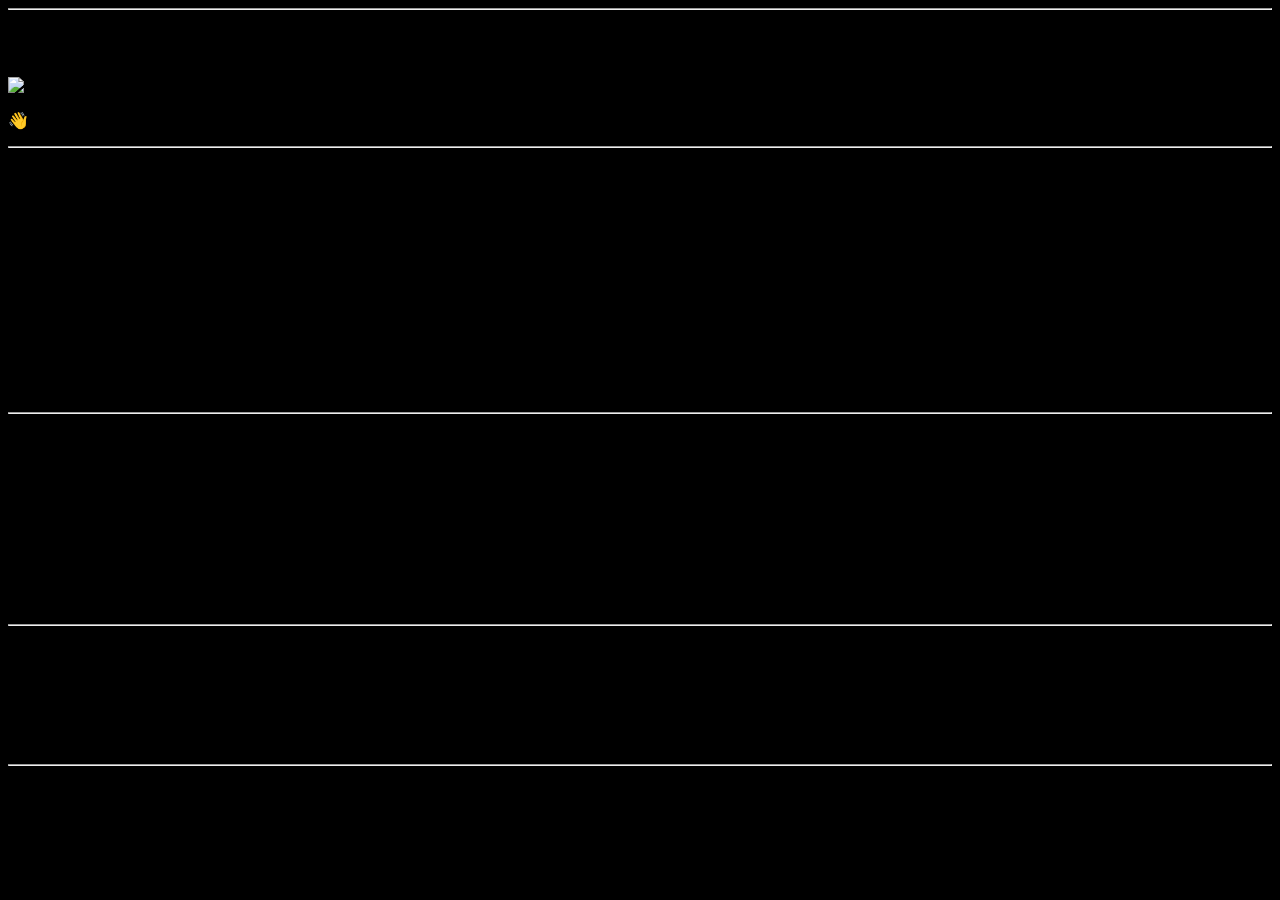
==== index.html @ 2885f5a0 "Add Some features I added to jonluca1's website to here" ====
<!DOCTYPE HTML>

<!--This is copied off from my other private website that I have-->

<html>
<head>


	<title>Dans Webby Site</title>
    <meta name="viewport" content="width=device-width, initial-scale=1.0">
    <meta charset="utf-8">

    <meta name="description" content="This is my peronal GitHub website. There is nothing much yet, but more will come soon (still under development)">

    <style>
        body {
            background: #000000;
        }
    </style>


    <link rel="shortcut icon" href="/src/images/favicon.ico">
    <link rel="icon" href="/src/images/favicon.ico">
    <link rel="stylesheet" href="/src/main.css">

    <link rel="preconnect" href="https://fonts.googleapis.com">
    <link rel="preconnect" href="https://fonts.gstatic.com" crossorigin>
    <link href="https://fonts.googleapis.com/css2?family=Rubik:wght@400;500;700&display=swap" rel="stylesheet">
    <link href="https://fonts.googleapis.com/css2?family=Quicksand:wght@400;500;700&display=swap" rel="stylesheet">
    <link href="https://fonts.googleapis.com/css2?family=Poppins:wght@300;500;700&display=swap" rel="stylesheet">
    <link href="https://fonts.googleapis.com/css2?family=Dancing+Script:wght@400;500;600;700&display=swap" rel="stylesheet">
    <link rel="stylesheet" href="https://unicons.iconscout.com/release/v4.0.8/css/line.css">

	
	<script>
        function getScript(url) {
            var s = document.createElement("script");
            s.type = "text/javascript";
            s.src = url;
            document.head.appendChild(s)
        }
    </script>

    <script src="/src/main.js"></script>
    <script src="/src/javascript/jquery-3.7.1-min.js"></script>

    <script>
    	//$(document).ready(function(){
        //    $('#main__body').load("/html/base.html");
        //});

		function load__contents () {
           getScript('/src/main-end.js');
		};
    </script>
	
</head>


<body id="main__body">
	<div id="main">
		<!--START HHEADER -->
		<div class="desktop" id="header__desktop">
			<!-- Show loading animation until the header is loaded by javascript -->
			<div class="loader">
				<span class="loader__element"></span>
				<span class="loader__element"></span>
				<span class="loader__element"></span>
			</div>
		</div>

		<div class="mobile_device_900px" id="header__mobile">               
			<!-- Show loading animation until the header is loaded by javascript -->
			<div class="loader">
				<span class="loader__element"></span>
				<span class="loader__element"></span>
				<span class="loader__element"></span>
			</div>
		</div>

		<hr />

		<!-- END HEADER -->
		
		<!-- START MAIN PAGE-->

		<div id="page__main">	
			<section>
				<div class="center__text">
					<h2>Dan The Wizard's Official website</h2>
					<img class="center__img img-50 img-mobile-big-to-center" src="/src/images/STEAM/STEAM.png" alt="STEAM Logo" />
				</div>
				<p class="center__text">&#128075; Hello welcome to <strong>my website</strong>, my name is Daniel Palmik<p>
			</section>

			<hr/>

			<section>
				<p>Some facts about me:<p></p>
				<ul>
					<li>I strive to keep my friends, family, and coworkers safe in the digital and real world.</li>
					<li>I am interested in, enjoy working and figuring out how technology works (and possibly reverse engineer it), creating scripts to make my life (and my family/friends/coworkers) easier, and being together with my friends working on a problem.</li>
					<li>I am currently learning the Google Cybersecurity program, web development (with HTML, PHP, CSS, SQL, etc.), and simple scripting languages such as Python, Powershell, Batch, Bach, and javascript (without any help of plugins like WordPress)</li>
					<li>Cybersecurity is one of my main interests as the digital world is becoming a dangerous place, with hackers trying to steal data for money, or users creating their own ai for evil means. Soon the internet is going to be a large battleground with weapons growing on both sides. I want to be on the side that helps the people, including the elderly, who can not protect themselves and are more prone to human error to fall right into the bad actor's hands.</li>
					<li-next>I am eager to work with my team to pinpoint and locate problems, create and test our patches, and keep everyone's data safe as if we are defending the castle.</li-next>
					<li>What you should definitely know about me is that I love to learn and expand my skills in all directions.</li>
					<li-next>If I don't know something and it needs to be done, I will take some time to research it and come up with a conclusion/solution.</li-next>
				</ul>
			</section>
				
			<hr/>
				
			<section>
				<p>So far, I have completed projects with my friends such as:</p>
				<ul>
					<li>Assembling an actual plane</li>
					<li-next>And it is now painted an becoming a flight simulator soon</li-next>
					<li>Converting an old Maserati into driving simulator</li>
					<li-next>We also had it painted nice and blue</li-next>
					<li>Converting a Box Truck (and old FedEx truck) into a retro gaming station</li>
					<li>3D printing bunch of cool stuff on requests</li>
					<li>Helping other anybody members with the technology</li>
					<li-next>Such as repairing devices or objects</li-next>
				</ul>
			</section>
			
			<hr/>
			
			<section>
				<!--<h2 class="themed">What were are currently working on:</h2>-->
				<p>What I am currently working on with some of my friends:</p>
				<ul>
					<li>Making a hydrogen powered car (An actual driving car)</li>
					<li>Having a electric car charged by solar panels power to power the entire retro station and driving simulators</li>
					<li>Creating a underwater robo simulation in Unity&#174;</li>
					<li>And helping out anybody with their technology problems</li>
				</ul>
			</section>
			
		</div>
		
		<!-- END MAIN PAGE -->

		<script>
			load__contents();
		</script>	
		
		<hr />

		<!-- START FOOTER -->
		
		<div id="my__footer">
			<!-- Show loading animation until the header is loaded by javascript -->
			<div class="loader">
				<span class="loader__element"></span>
				<span class="loader__element"></span>
				<span class="loader__element"></span>
			</div>
		</div>

		<!-- END FOOTER -->
	</div>
</body>


</html>
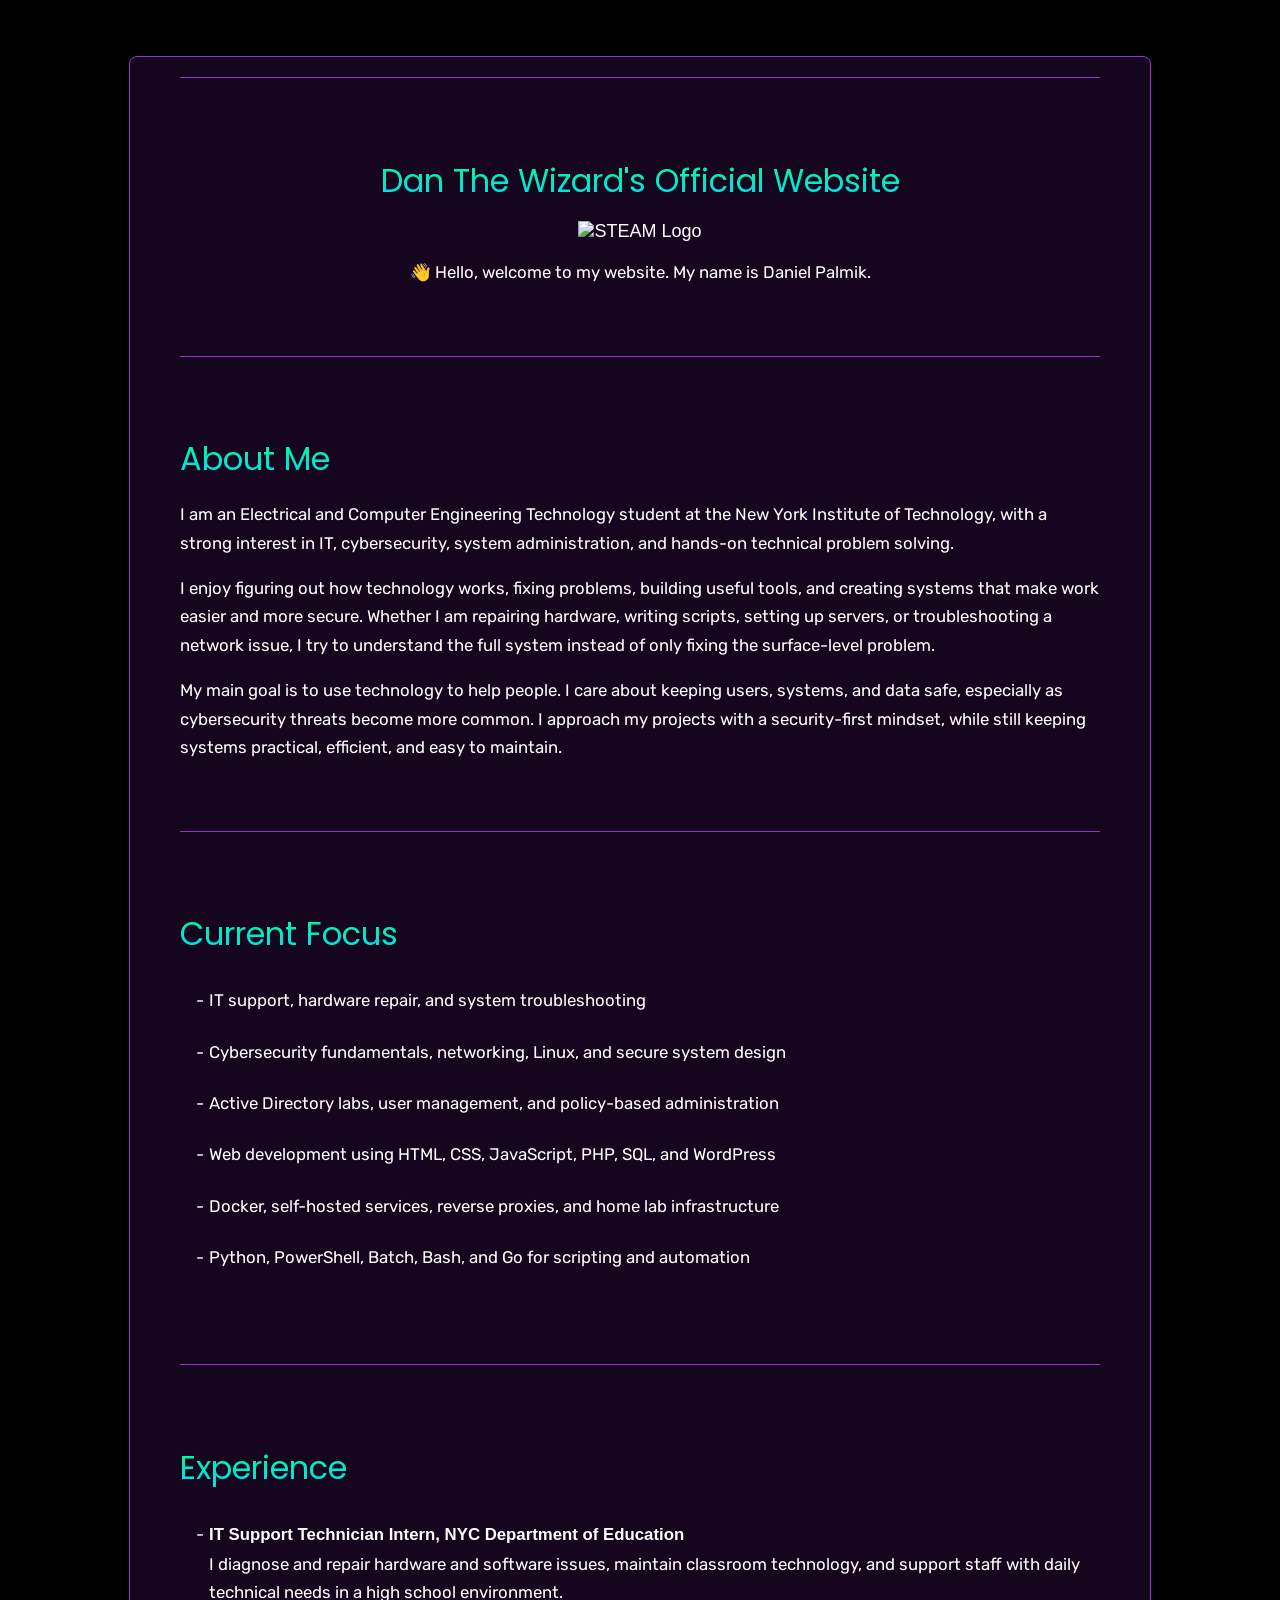
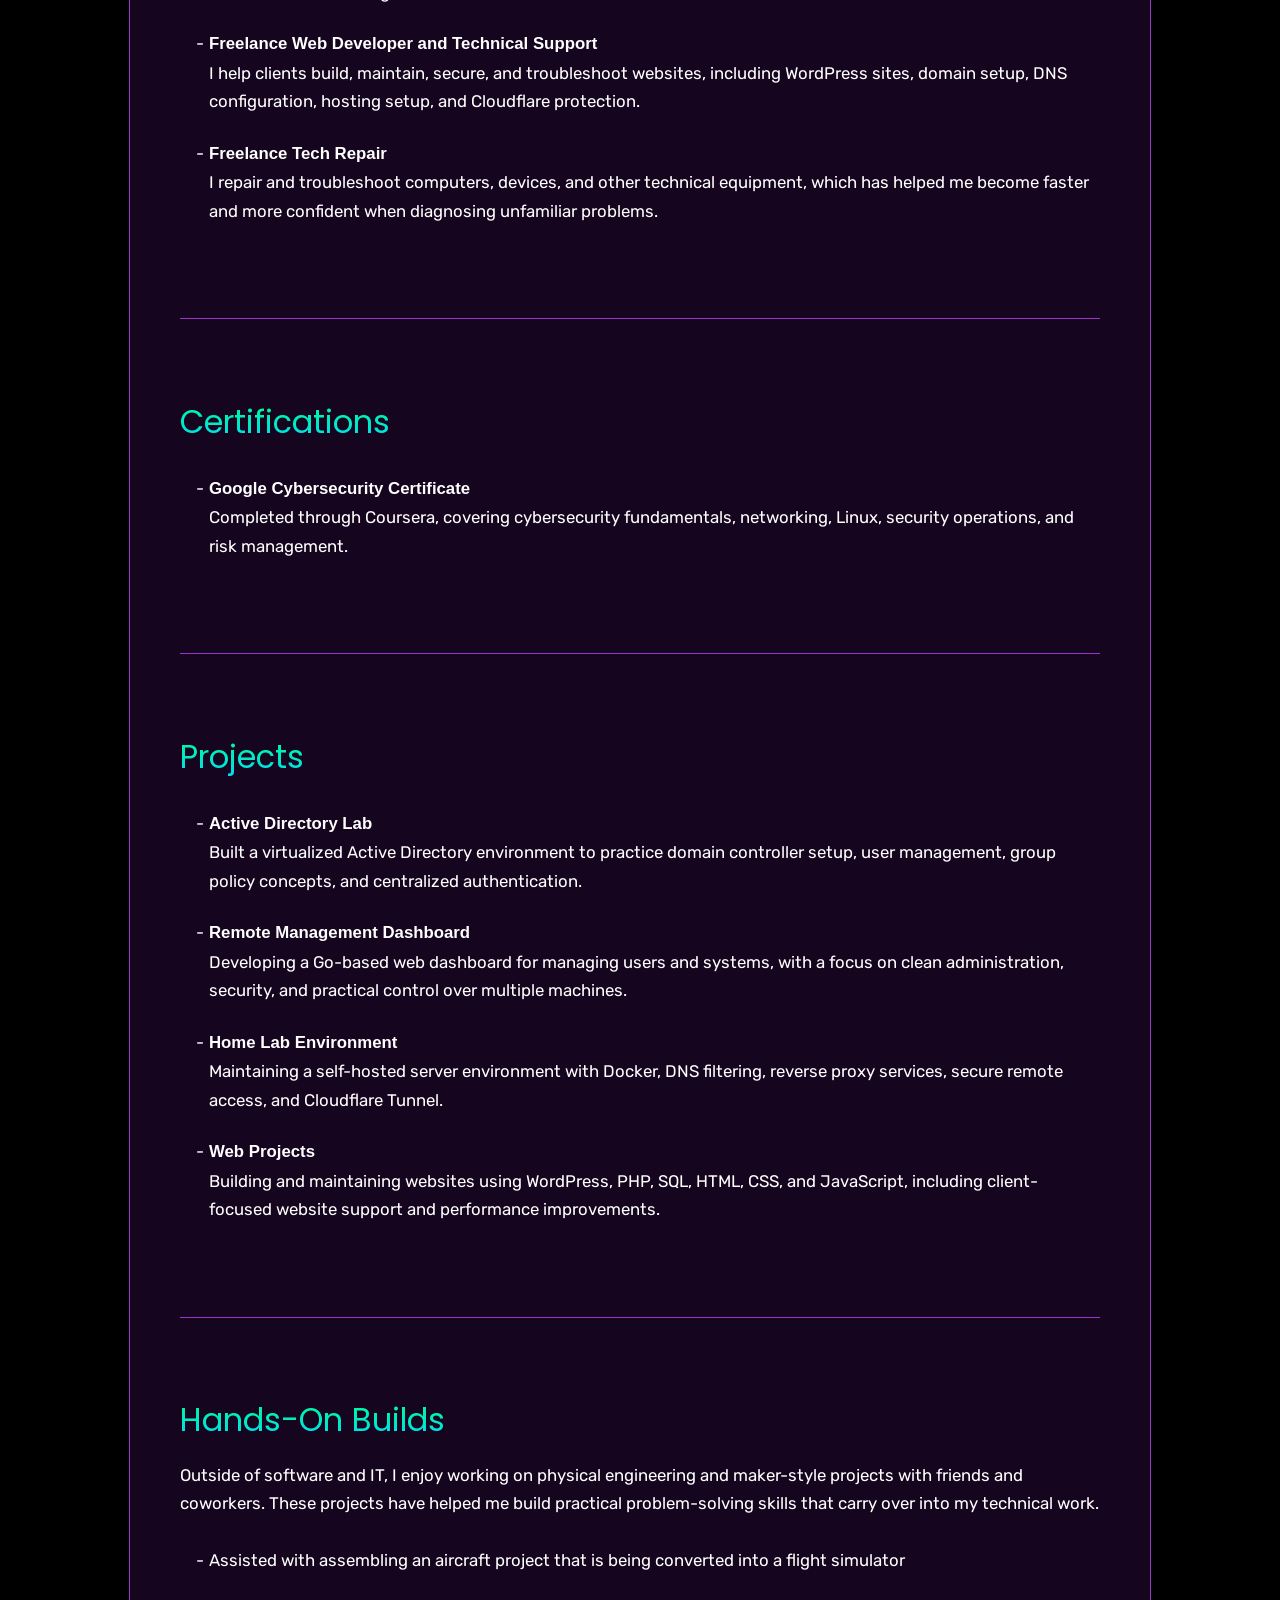
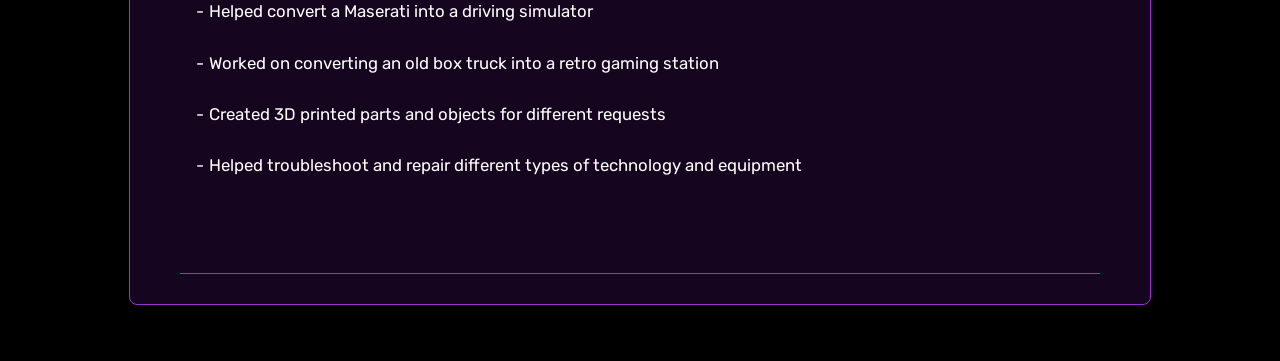
==== commit 749580ad: "update info" ====
--- a/index.html
+++ b/index.html
@@ -85,55 +85,134 @@
 		<!-- START MAIN PAGE-->
 
 		<div id="page__main">	
-			<section>
+			<section class="hero-section">
 				<div class="center__text">
-					<h2>Dan The Wizard's Official website</h2>
+					<h2>Dan The Wizard's Official Website</h2>
 					<img class="center__img img-50 img-mobile-big-to-center" src="/src/images/STEAM/STEAM.png" alt="STEAM Logo" />
+					<p>&#128075; Hello, welcome to my website. My name is Daniel Palmik.</p>
 				</div>
-				<p class="center__text">&#128075; Hello welcome to <strong>my website</strong>, my name is Daniel Palmik<p>
-			</section>
-
-			<hr/>
-
-			<section>
-				<p>Some facts about me:<p></p>
-				<ul>
-					<li>I strive to keep my friends, family, and coworkers safe in the digital and real world.</li>
-					<li>I am interested in, enjoy working and figuring out how technology works (and possibly reverse engineer it), creating scripts to make my life (and my family/friends/coworkers) easier, and being together with my friends working on a problem.</li>
-					<li>I am currently learning the Google Cybersecurity program, web development (with HTML, PHP, CSS, SQL, etc.), and simple scripting languages such as Python, Powershell, Batch, Bach, and javascript (without any help of plugins like WordPress)</li>
-					<li>Cybersecurity is one of my main interests as the digital world is becoming a dangerous place, with hackers trying to steal data for money, or users creating their own ai for evil means. Soon the internet is going to be a large battleground with weapons growing on both sides. I want to be on the side that helps the people, including the elderly, who can not protect themselves and are more prone to human error to fall right into the bad actor's hands.</li>
-					<li-next>I am eager to work with my team to pinpoint and locate problems, create and test our patches, and keep everyone's data safe as if we are defending the castle.</li-next>
-					<li>What you should definitely know about me is that I love to learn and expand my skills in all directions.</li>
-					<li-next>If I don't know something and it needs to be done, I will take some time to research it and come up with a conclusion/solution.</li-next>
-				</ul>
-			</section>
-				
-			<hr/>
-				
-			<section>
-				<p>So far, I have completed projects with my friends such as:</p>
-				<ul>
-					<li>Assembling an actual plane</li>
-					<li-next>And it is now painted an becoming a flight simulator soon</li-next>
-					<li>Converting an old Maserati into driving simulator</li>
-					<li-next>We also had it painted nice and blue</li-next>
-					<li>Converting a Box Truck (and old FedEx truck) into a retro gaming station</li>
-					<li>3D printing bunch of cool stuff on requests</li>
-					<li>Helping other anybody members with the technology</li>
-					<li-next>Such as repairing devices or objects</li-next>
-				</ul>
-			</section>
-			
-			<hr/>
-			
-			<section>
-				<!--<h2 class="themed">What were are currently working on:</h2>-->
-				<p>What I am currently working on with some of my friends:</p>
-				<ul>
-					<li>Making a hydrogen powered car (An actual driving car)</li>
-					<li>Having a electric car charged by solar panels power to power the entire retro station and driving simulators</li>
-					<li>Creating a underwater robo simulation in Unity&#174;</li>
-					<li>And helping out anybody with their technology problems</li>
+			</section>
+			
+			<hr />
+			
+			<section>
+				<h2>About Me</h2>
+			
+				<p>
+					I am an Electrical and Computer Engineering Technology student at the New York Institute of Technology, with a strong interest in IT, cybersecurity, system administration, and hands-on technical problem solving.
+				</p>
+			
+				<p>
+					I enjoy figuring out how technology works, fixing problems, building useful tools, and creating systems that make work easier and more secure. Whether I am repairing hardware, writing scripts, setting up servers, or troubleshooting a network issue, I try to understand the full system instead of only fixing the surface-level problem.
+				</p>
+			
+				<p>
+					My main goal is to use technology to help people. I care about keeping users, systems, and data safe, especially as cybersecurity threats become more common. I approach my projects with a security-first mindset, while still keeping systems practical, efficient, and easy to maintain.
+				</p>
+			</section>
+			
+			<hr />
+			
+			<section>
+				<h2>Current Focus</h2>
+			
+				<ul>
+					<li>IT support, hardware repair, and system troubleshooting</li>
+					<li>Cybersecurity fundamentals, networking, Linux, and secure system design</li>
+					<li>Active Directory labs, user management, and policy-based administration</li>
+					<li>Web development using HTML, CSS, JavaScript, PHP, SQL, and WordPress</li>
+					<li>Docker, self-hosted services, reverse proxies, and home lab infrastructure</li>
+					<li>Python, PowerShell, Batch, Bash, and Go for scripting and automation</li>
+				</ul>
+			</section>
+			
+			<hr />
+			
+			<section>
+				<h2>Experience</h2>
+			
+				<ul>
+					<li>
+						<strong>IT Support Technician Intern, NYC Department of Education</strong>
+						<br />
+						I diagnose and repair hardware and software issues, maintain classroom technology, and support staff with daily technical needs in a high school environment.
+					</li>
+			
+					<li>
+						<strong>Freelance Web Developer and Technical Support</strong>
+						<br />
+						I help clients build, maintain, secure, and troubleshoot websites, including WordPress sites, domain setup, DNS configuration, hosting setup, and Cloudflare protection.
+					</li>
+			
+					<li>
+						<strong>Freelance Tech Repair</strong>
+						<br />
+						I repair and troubleshoot computers, devices, and other technical equipment, which has helped me become faster and more confident when diagnosing unfamiliar problems.
+					</li>
+				</ul>
+			</section>
+			
+			<hr />
+			
+			<section>
+				<h2>Certifications</h2>
+			
+				<ul>
+					<li>
+						<strong>Google Cybersecurity Certificate</strong>
+						<br />
+						Completed through Coursera, covering cybersecurity fundamentals, networking, Linux, security operations, and risk management.
+					</li>
+				</ul>
+			</section>
+			
+			<hr />
+			
+			<section>
+				<h2>Projects</h2>
+			
+				<ul>
+					<li>
+						<strong>Active Directory Lab</strong>
+						<br />
+						Built a virtualized Active Directory environment to practice domain controller setup, user management, group policy concepts, and centralized authentication.
+					</li>
+			
+					<li>
+						<strong>Remote Management Dashboard</strong>
+						<br />
+						Developing a Go-based web dashboard for managing users and systems, with a focus on clean administration, security, and practical control over multiple machines.
+					</li>
+			
+					<li>
+						<strong>Home Lab Environment</strong>
+						<br />
+						Maintaining a self-hosted server environment with Docker, DNS filtering, reverse proxy services, secure remote access, and Cloudflare Tunnel.
+					</li>
+			
+					<li>
+						<strong>Web Projects</strong>
+						<br />
+						Building and maintaining websites using WordPress, PHP, SQL, HTML, CSS, and JavaScript, including client-focused website support and performance improvements.
+					</li>
+				</ul>
+			</section>
+			
+			<hr />
+			
+			<section>
+				<h2>Hands-On Builds</h2>
+			
+				<p>
+					Outside of software and IT, I enjoy working on physical engineering and maker-style projects with friends and coworkers. These projects have helped me build practical problem-solving skills that carry over into my technical work.
+				</p>
+			
+				<ul>
+					<li>Assisted with assembling an aircraft project that is being converted into a flight simulator</li>
+					<li>Helped convert a Maserati into a driving simulator</li>
+					<li>Worked on converting an old box truck into a retro gaming station</li>
+					<li>Created 3D printed parts and objects for different requests</li>
+					<li>Helped troubleshoot and repair different types of technology and equipment</li>
 				</ul>
 			</section>
 			
--- a/src/main.css
+++ b/src/main.css
@@ -0,0 +1,790 @@
+@import '/src/css/error.css';
+@import '/src/css/loader.css';
+@import '/src/css/body-load-text.css';
+@import '/src/css/alert.css';
+@import '/src/css/dropdown.css';
+@import '/src/css/gradient.css';
+@import '/src/css/scrollbar.css';
+@import '/src/css/collapsible.css';
+@import '/src/css/cookie-notice.css';
+@import '/src/css/form.css';
+@import '/src/css/posts.css';
+@import '/src/css/mobile-navbar.css';
+@import '/src/css/dashboard.css';
+@import '/src/css/slider.css';
+@import '/src/css/contact.css';
+
+
+/* If Browser is Dark Mode */
+@media (prefers-color-scheme: dark) {
+    body {
+        background-color: #2d0b3d;
+        background: #000000 url(/src/images/STREAM-Logo/Logo-black-blur.jpg) no-repeat center center fixed;
+    
+        /* Main Colors */
+        --color-primary: #651d8a;
+        --color-primary-transparent: #651d8a91;
+        --color-primary-light: rgb(173, 56, 231);
+        --color-primary-light-transparent: rgba(173, 56, 231, 0.5);
+        --color-primary-dark: #20082c;
+        --color-primary-dark-transparent: #20082cb1;
+        --color-secondary: #252c6a;
+        
+        /* Error and Success Colors */
+        --color-error: #cc333c;
+        --color-error-transparent: #ff000f99;
+        --color-success: #4bb544;
+        --color-success-transparent: #4bb544b5;
+    
+        /* White if needed to be changed to anything in the future */
+        --color-white: white;
+    
+        /* Body Color */
+        --color-footer: rgb(32, 8, 44);
+        --color-border: darkorchid;
+        --color-seperator: darkorchid;
+    
+        /* Scroll Bar Colors */
+        --scrollbar-default: #651d8a; 
+        --scrollbar-hover: #9630ee;
+        --scrollbar-background: #2c0238;
+    }
+}
+
+
+
+/* If Browser is Light  Mode */
+/* TO DO */
+@media (prefers-color-scheme: light) {
+    body {
+        background-color: #2d0b3d;
+        background: #000000 url(/src/images/STREAM-Logo/Logo-black-blur.jpg) no-repeat center center fixed;
+
+        /* Main Colors */
+        --color-primary: #651d8a;
+        --color-primary-transparent: #651d8a91;
+        --color-primary-light: rgb(173, 56, 231);
+        --color-primary-light-transparent: rgba(173, 56, 231, 0.5);
+        --color-primary-dark: #20082c;
+        --color-primary-dark-transparent: #20082cb1;
+        --color-secondary: #252c6a;
+        
+        /* Error and Success Colors */
+        --color-error: #cc333c;
+        --color-error-transparent: #ff000f99;
+        --color-success: #4bb544;
+        --color-success-transparent: #4bb544b5;
+    
+        /* White if needed to be changed to anything in the future */
+        --color-white: white;
+    
+        /* Body Color */
+        --color-footer: rgb(32, 8, 44);
+        --color-border: darkorchid;
+        --color-seperator: darkorchid;
+    
+        /* Scroll Bar Colors */
+        --scrollbar-default: #651d8a; 
+        --scrollbar-hover: #9630ee;
+        --scrollbar-background: #2c0238;
+    }
+}
+
+
+body {
+    /* Other Styling Variables */
+    --border-radius: 4px;
+    --transparent: rgba(0, 0, 0, 0);
+    --default-font-size: 18px;
+
+    --transition: all ease .5s;
+    --container-width-lg: 74%;
+    --container-width-md: 88%;
+    --form-width: 40%;
+    --card-border-radius-l: 0.3rem;
+    --card-border-radius-2: 0.5rem;
+    --card-border-radius-3: 0.8rem;
+    --card-border-radius-4: 2rem;
+    --card-border-radius-5: 5rem;
+
+
+    margin: 0;
+    font-size: var(--default-font-size);
+    background-size: contain;
+    /* Center The Body Horizontally and Vertically */
+    display: flex;
+    align-items: center;
+    justify-content: center;
+
+    /* Fix webpages not being full screen if contains little data */
+    min-height: 100vh;
+}
+
+
+.Main__Text {
+    margin-bottom: 2rem;
+    text-align: center;
+    color: white;
+    display: block;
+    font-size: 2em;
+    margin-block-start: 0rem;
+    margin-block-end: 0rem;
+    font-weight: bold;
+}
+
+.Sub__Text {
+    margin-bottom: 2rem;
+    font-size: 0.85rem;
+    display: block;
+    margin-block-start: 0rem;
+    margin-block-end: 0rem;
+    text-align: center;
+    color: white;
+}
+
+
+.hide {
+    display: none;
+}
+
+
+
+/*Header*/
+.logo__link {
+    color: var(--color-primary-light);
+    display: block;
+    margin-bottom: 5px;
+    text-decoration: none;
+    transition: all 0.5s;
+    font-family: 'Dancing Script', cursive;
+    background: -webkit-linear-gradient(#ff0000, #ad38e7);
+    -webkit-background-clip: text;
+    -webkit-text-fill-color: transparent;
+}
+
+    .logo__link:hover {
+        font-size: 3.25rem;
+        text-decoration: none;
+        font-family: 'Dancing Script', cursive;
+    }
+
+.nav {
+    /*border-bottom: 1px solid #ccc;
+    margin-bottom: 10px; /* adjust as per requirement */
+}
+
+.header__link {
+    color: var(--color-primary-light);
+    display: block;
+    /*margin-bottom: 5px;*/
+    text-decoration: none;
+    transition: all 0.5s;
+}
+
+.header__header {
+    /* height: 4rem; */
+    vertical-align: middle;
+    height: fit-content;
+}
+
+.top__header__nav {
+    /* display: flex; */
+    align-items: center;
+    gap: 1rem;
+}
+
+.top__header__nav > li {
+    display: inline-block;
+    padding-left: 1.5rem;
+    padding-right: 1.5rem;
+}
+
+.header__logo {
+    /*float: left;*/
+    margin: 0rem;
+    font-size: xxx-large;
+    font-family: 'Dancing Script', cursive;
+}
+
+.header__middle {
+    padding-left: 1rem;
+    padding-right: 1rem;
+    white-space: nowrap;
+    text-align: center;
+    /* line-height: 3.5rem; */
+    /*display: flex;
+    justify-content: center;
+    align-items: center;*/
+}
+
+/*
+.header__middle__child {
+    display: inline-block;
+}
+*/
+
+.header__nav {
+    margin-bottom: -15px;
+}
+
+.header__spacing {
+    width: 25%;
+}
+
+
+.header__profile {
+    position: relative;
+    cursor: pointer;
+}
+
+.header__profile ul {
+    position: absolute;
+    top: 125%;
+    right: 0%;
+    display: flex;
+    flex-direction: column;
+    box-shadow: 0 3rem 3rem rgba(0, 0, 0, 0.4);
+    background: var(--color-primary-dark-transparent);
+    backdrop-filter: blur(5px);
+    width: initial;
+    visibility: hidden;
+    opacity: 0;
+    transition: all 300ms ease;
+}
+
+
+.header__profile:hover > ul {
+    visibility: visible;
+    opacity: 1;
+}
+
+.header__profile ul li {
+    list-style-type: '';
+}
+
+.header__profile ul li a {
+    padding: 1rem;
+    display: block;
+    border-radius: 5px;
+    line-height: 3.5rem;
+}
+
+.header__profile ul li:last-child a {
+    background: #a2000078;
+
+}
+
+
+
+
+.avatar {
+    width: 3.5rem;
+    height: 3.5rem;
+    border-radius: 50%;
+    overflow: hidden;
+    border: 0.2rem solid var(--color-primary)
+}
+
+.avatar > img {
+    display: block;
+    width: 100%;
+    object-fit: cover;
+}
+
+
+
+
+.center__text {
+    text-align: center;
+}
+
+
+
+
+
+
+* {
+    font-family: sans-serif;
+    color: white;
+}
+
+@keyframes dance {
+    from {
+        transform: rotate(-5deg);
+    }
+
+    to {
+        transform: rotate(25deg);
+    }
+}
+
+.animate-this {
+    animation-name: dance;
+    animation-duration: 4s;
+    animation-iteration-count: infinite;
+    animation-direction: alternate;
+}
+
+.img-50 {
+    max-width: 50%;
+}
+
+.img-float-right {
+    max-width: 50%;
+    margin: 10px;
+    float: right;
+}
+
+.img-float-left {
+    max-width: 50%;
+    margin: 10px;
+    float: left;
+}
+
+.pfp {
+    max-width: 200px;
+}
+
+h1, h2 {
+    font-family: monospace;
+}
+
+h1 {
+    font-size: 3em;
+}
+
+h2 {
+    /*color: lightseagreen;
+    color: #00d9ff;*/
+    font-size: 2.5rem;
+    font-weight: normal;
+    background: -webkit-linear-gradient(#00ff89, #00d9ff);
+    -webkit-background-clip: text;
+    -webkit-text-fill-color: transparent;
+}
+
+.h2-2 {
+    color: #ff0089;
+    font-size: 2em;
+    font-weight: normal;
+    background: -webkit-linear-gradient(#ff0089, #9424ce);
+    -webkit-background-clip: text;
+    -webkit-text-fill-color: transparent;
+}
+
+#main {
+    width: 75vw;
+    max-width: 1000px;
+    margin: auto;
+    padding: 0 30px 10px 30px;
+    border: 1px var(--color-border) solid;
+    border-radius: 0.5rem;
+    background: var(--color-primary-dark-transparent);
+    margin-top: 3.5rem;
+    margin-bottom: 3.5rem;
+}
+
+.themed {
+    color: gold;
+}
+
+header {
+    text-align: center;
+    padding: 5px;
+    margin: 10px 0 10px 0;
+}
+
+a {
+    color: CornFlowerBlue;
+    display: block;
+    /*margin-bottom: 5px;*/
+    transition: all 0.5s;
+}
+
+a:hover {
+    /*font-size: 1.5rem;*/
+    text-decoration: none;
+}
+
+.top__header__nav a:hover {
+    /* font-size: 1.5rem; */
+    transform: scale(1.1);
+    text-decoration: none;
+    color: white;
+}
+
+.inline {
+    display: inline;
+}
+
+.no-hover, .no-hover:hover {
+    font-size: var(--default-font-size);
+}
+
+ul, ol, li {
+    padding: 5px;
+    float: middle;
+}
+
+hr {
+    border: none;
+    height: 1px;
+    margin: 25px;
+    background: var(--color-seperator);
+}
+
+.hr-d {
+    border: 1px dashed var(--color-seperator);
+    background: transparent;
+    height: unset;
+}
+
+footer {
+    background: var(--color-footer);
+    border-radius: 5px;
+    padding: 0.1px;
+    font-size: 1em;
+    margin: 0;
+}
+
+li {
+    list-style-type: "-";
+    word-wrap: break-word;
+}
+
+li-next {
+    display: list-item;
+    list-style-type: '\2937';
+    padding: 3px;
+    padding-inline-start: 1ch;
+    margin-left: 15px;
+    word-wrap: break-word;
+}
+
+li-image {
+    display: list-item;
+    list-style-type: " ";
+    word-wrap: break-word;
+    padding-inline-start: 1ch;
+}
+
+li-image > img {
+    max-width: 100%;
+}
+
+li-n-image {
+    display: list-item;
+    list-style-type: " ";
+    word-wrap: break-word;
+    padding-inline-start: 3ch;
+}
+
+li-n-image > img {
+    max-width: 100%;
+}
+
+li-break {
+    display: list-item;
+    list-style-type: "";
+    word-wrap: break-word;
+}
+
+.display-as-container {
+    display: flow-root;
+}
+
+/*
+@media (max-width: 800px) {
+    * {
+        font-size: 12px;
+    }
+    #main {
+        max-width: 100%;
+        padding: 0;
+        border: none;
+    }
+    img {
+        max-width: 25%;
+    }
+}
+*/
+/* if desktop */
+.mobile_device_900px,
+.device_height_unsupported {
+    display: none;
+    font-size: 75%;
+}
+
+
+
+
+
+
+
+
+
+/* if mobile device max width 900px */
+@media only screen and (max-device-width: 750px) {
+    .mobile_device_900px {
+        display: block;
+    }
+
+    .desktop {
+        display: none;
+    }
+
+    .device_height_unsupported {
+        display: none;
+    }
+
+    *, .no-hover, .no-hover:hover {
+        /*font-size: 12px;*/
+        font-size: 3vw;
+    }
+
+    h2 > a{
+        font-size: 5vw;
+    }
+
+    #main {
+        max-width: 75%;
+        /*width: auto;*/
+        padding: 0 30px 10px 30px;
+    }
+
+    hr {
+        margin: 5px;
+    }
+
+    a:hover {
+        /*font-size: 2.55vw;*/
+        text-decoration: none;
+    }
+    .pfp {
+        max-width: 40%;
+    }
+    .img-mobile-big-to-center {
+        max-width: 90% !important;
+        margin: 15px;
+        margin-left: auto;
+        margin-right: auto;
+        display: block;
+	float: unset;
+    }
+
+    /* Header with selections */
+
+    .logo__link {
+        font-size: 9vw;
+    }
+
+        .logo__link:hover {
+            font-size: 6.5vw;
+        }
+
+    .header__button {
+        text-decoration: none;
+        padding: 0.5rem;
+        font-weight: bold;
+        font-size: 1.1rem;
+        color: white;
+        border: none;
+        border-radius: var(--border-radius);
+        outline: none;
+        cursor: pointer;
+        background: var(--color-primary);
+        transition: all 0.5s;
+    }
+
+    .top__header__nav {
+        display: flex;
+        align-items: center;
+        gap: unset;
+        justify-content: center;
+    }
+    
+}
+
+@media only screen and (max-device-width: 555px) {
+    .pfp {
+        max-width: 40%;
+    }
+}
+
+
+@media only screen and (max-device-width: 950px) and (min-device-width: 750px) {
+    .logo__link {
+        font-size: 5vw
+    }
+
+    .header__link {
+        font-size: 2vw;
+    }
+}
+
+
+
+
+
+
+    /*
+@media only screen and (max-device-height: 399px) {
+    .mobile_device_900px {
+        display: none;
+    }
+
+    .desktop {
+        display: none;
+    }
+
+    .device_height_unsupported {
+        display: block;
+    }
+}*/
+
+
+    .device_message {
+        /*width:800px;*/
+        margin: auto;
+        padding: 0 30px 10px 30px;
+        border: 1px darkorchid solid;
+        border-radius: 0.5rem;
+        background: var(--color-primary-dark-transparent);
+    }
+
+
+    @media only screen and (min-device-width: 750px) {
+        hr {
+            margin: 20px;
+        }
+    }
+
+
+
+
+
+
+
+
+
+    .Social__Big__Logo {
+        border-radius: 5px;
+        width: 75%;
+        display: block;
+        margin-left: auto;
+        margin-right: auto;
+        transition: all 0.5s
+    }
+
+        .Social__Big__Logo:hover {
+            width: 80%;
+        }
+
+
+    .MyArt__Image {
+        border-radius: 5px;
+        width: 75%;
+        display: block;
+        margin-left: auto;
+        margin-right: auto;
+        transition: all 0.5s
+    }
+
+        .MyArt__Image:hover {
+            width: 80%;
+        }
+
+
+
+
+
+
+
+
+
+        #page__main section {
+            max-width: 950px;
+            margin: 0 auto;
+            padding: 2rem 1.25rem;
+        }
+        
+        #page__main h2 {
+            font-family: "Poppins", sans-serif;
+            font-size: 2rem;
+            margin-bottom: 1rem;
+        }
+        
+        #page__main p,
+        #page__main li {
+            font-family: "Rubik", sans-serif;
+            line-height: 1.7;
+            font-size: 1.05rem;
+        }
+        
+        #page__main ul {
+            padding-left: 1.5rem;
+        }
+        
+        #page__main li {
+            margin-bottom: 0.8rem;
+        }
+        
+        .hero-section {
+            text-align: center;
+            padding-top: 3rem;
+            padding-bottom: 3rem;
+        }
+        
+        .hero-section h2 {
+            font-size: 2.4rem;
+        }
+
+
+
+
+
+
+
+
+
+
+
+
+
+
+
+
+
+
+
+
+
+
+
+
+
+
+
+
+
+
+
+.shape {
+    width: 50px;
+    height: 50px;
+}
+
+.shape .gradient-bg {
+    fill: url(#header-shape-gradient) #fff;
+}
+
+#header-shape-gradient {
+    --color-stop: #00ff89;
+    --color-bot: #00d9ff;
+}
+
+
+
+#resume-pdf {
+    border-radius: var(--card-border-radius-2);
+}
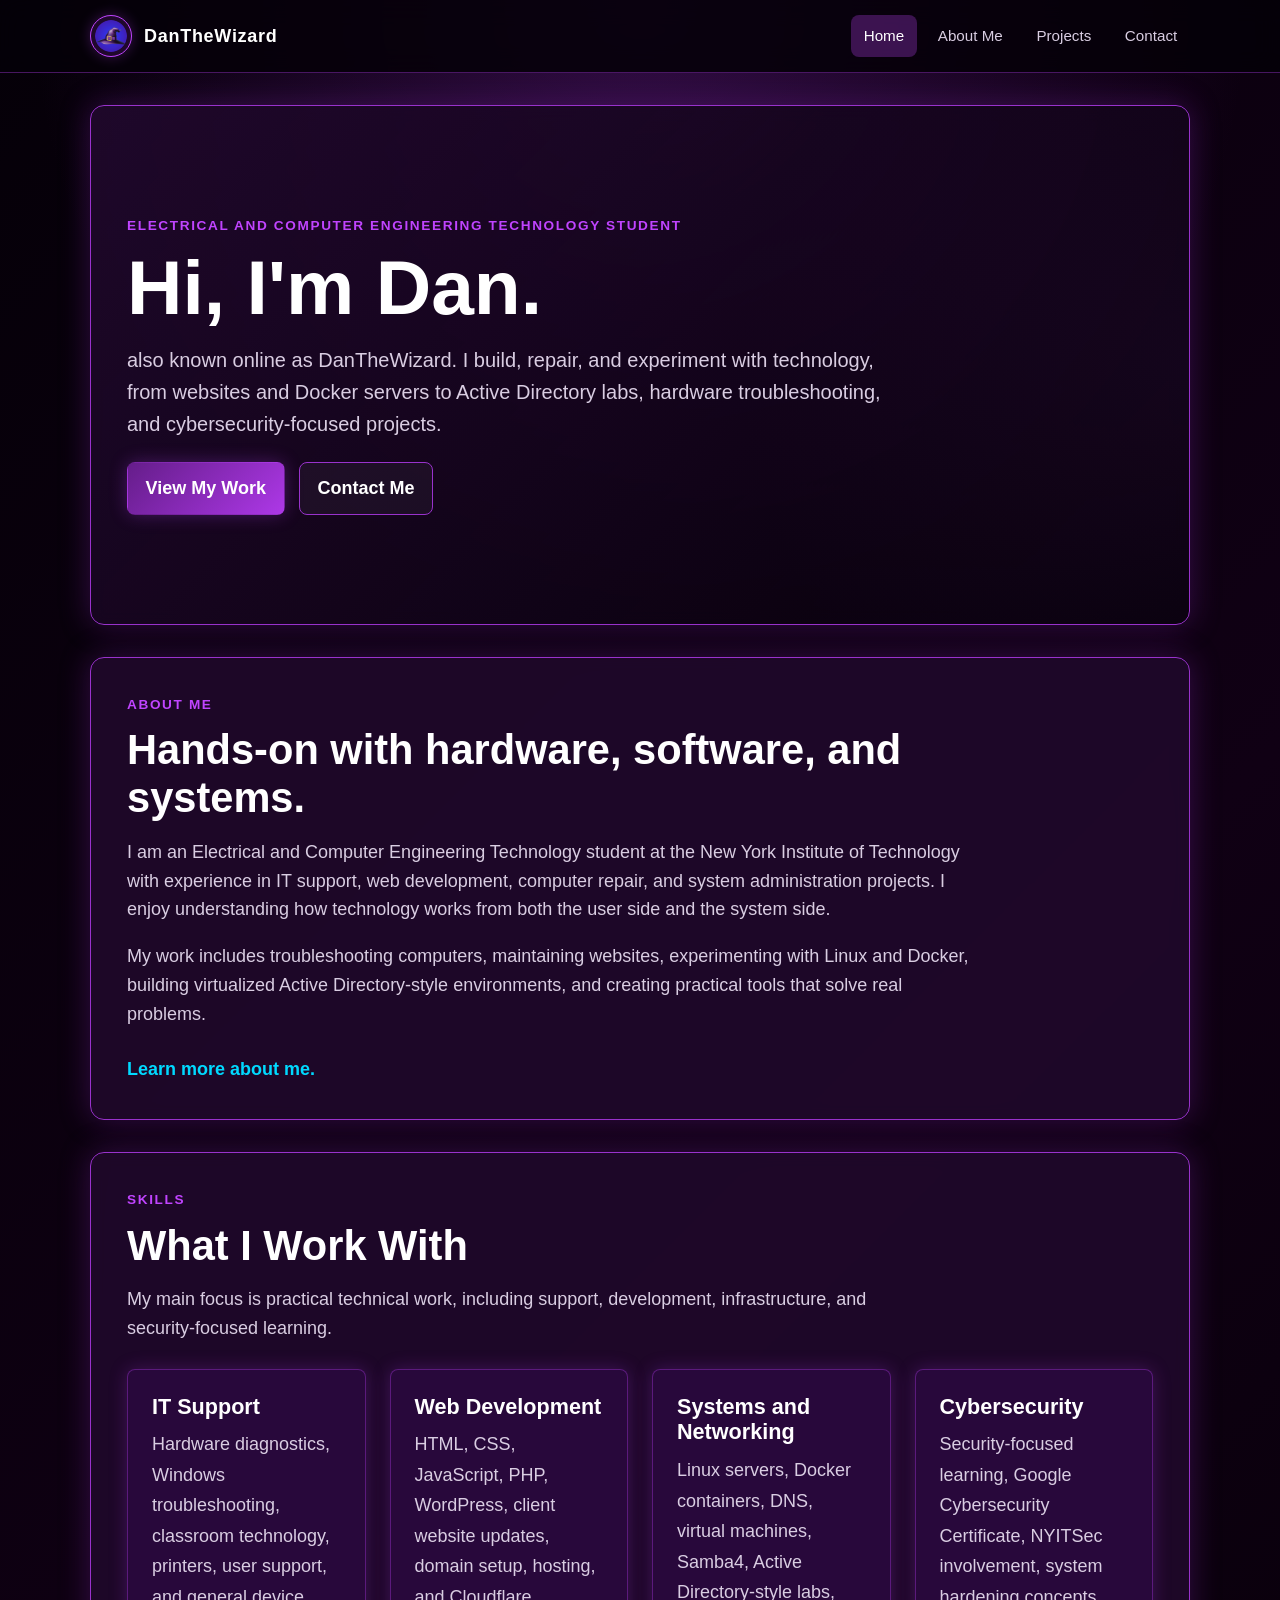
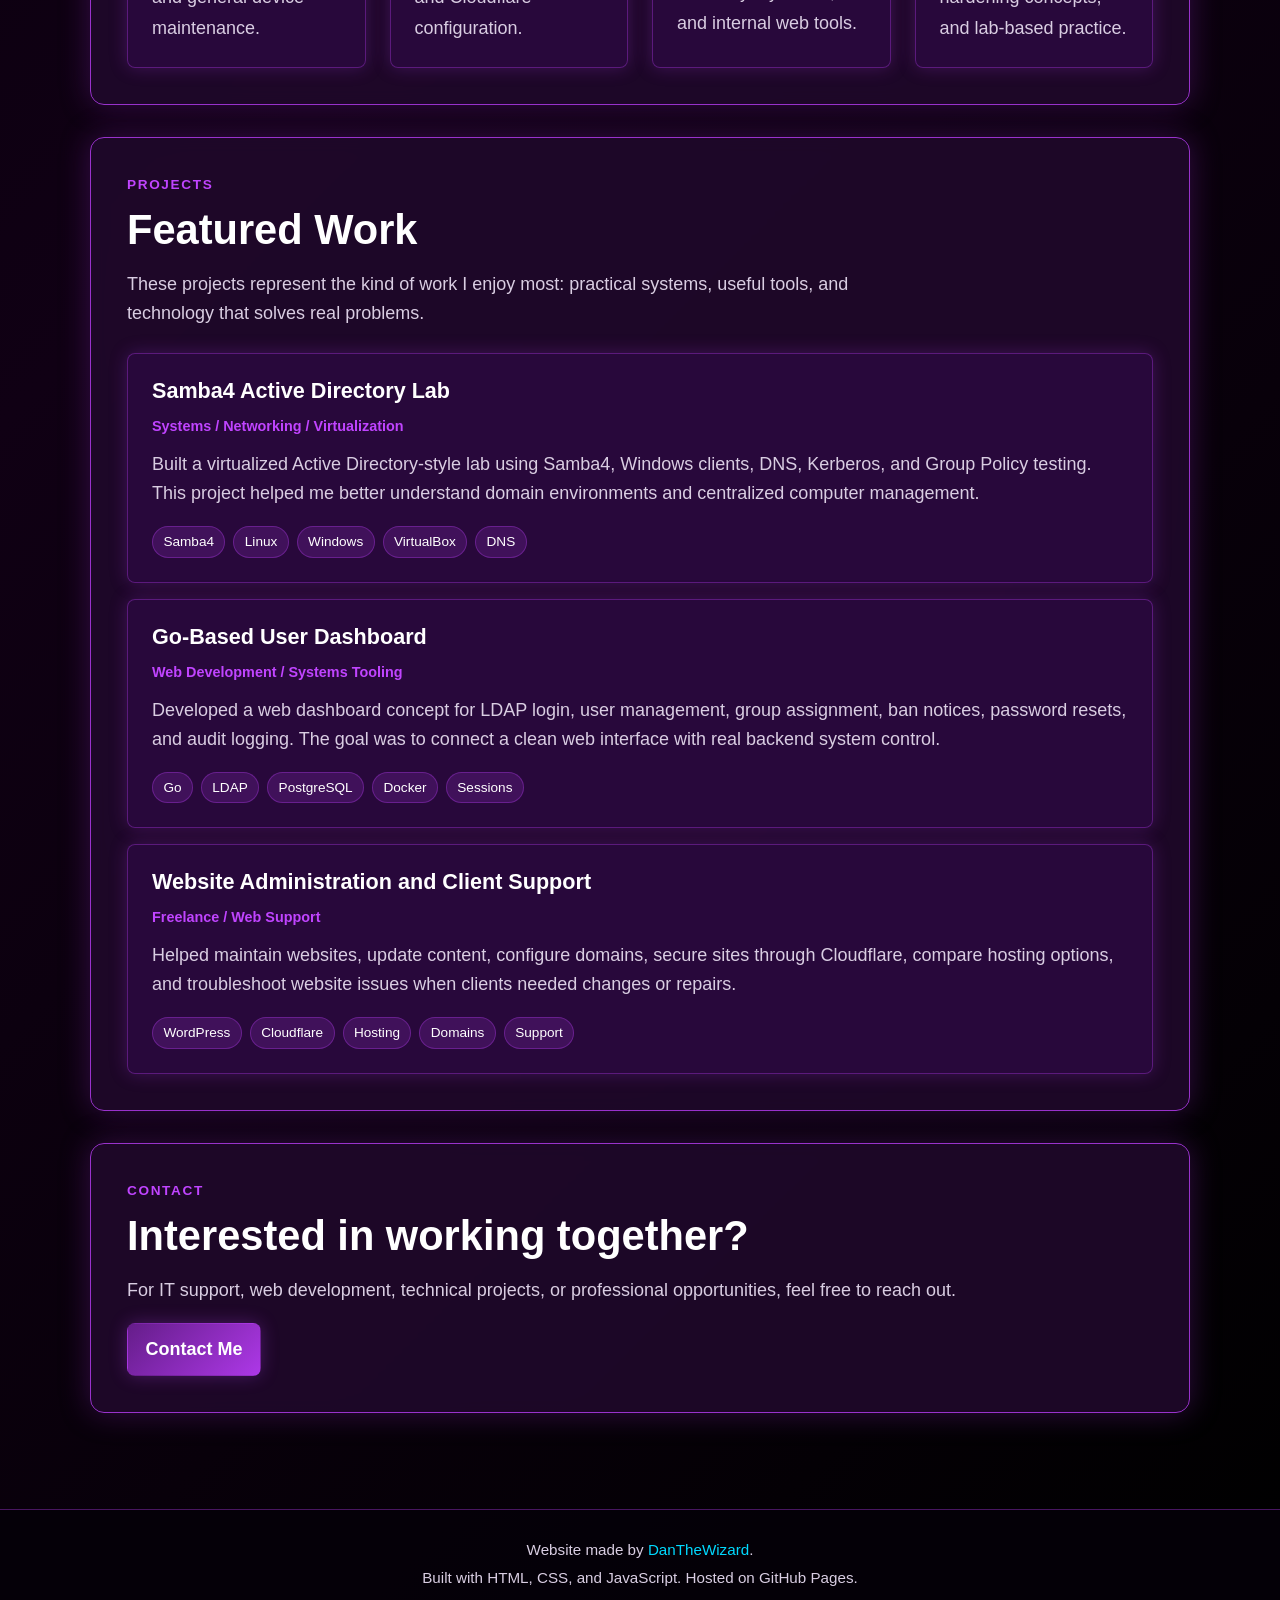
==== commit 03638ea1: "Complete new overhaul of the site :)" ====
--- a/index.html
+++ b/index.html
@@ -1,245 +1,215 @@
-<!DOCTYPE HTML>
-
-<!--This is copied off from my other private website that I have-->
-
-<html>
+<!DOCTYPE html>
+<html lang="en">
 <head>
-
-
-	<title>Dans Webby Site</title>
+    <!-- Basic page setup -->
+    <meta charset="UTF-8">
     <meta name="viewport" content="width=device-width, initial-scale=1.0">
-    <meta charset="utf-8">
-
-    <meta name="description" content="This is my peronal GitHub website. There is nothing much yet, but more will come soon (still under development)">
-
-    <style>
-        body {
-            background: #000000;
-        }
-    </style>
-
-
-    <link rel="shortcut icon" href="/src/images/favicon.ico">
-    <link rel="icon" href="/src/images/favicon.ico">
-    <link rel="stylesheet" href="/src/main.css">
-
-    <link rel="preconnect" href="https://fonts.googleapis.com">
-    <link rel="preconnect" href="https://fonts.gstatic.com" crossorigin>
-    <link href="https://fonts.googleapis.com/css2?family=Rubik:wght@400;500;700&display=swap" rel="stylesheet">
-    <link href="https://fonts.googleapis.com/css2?family=Quicksand:wght@400;500;700&display=swap" rel="stylesheet">
-    <link href="https://fonts.googleapis.com/css2?family=Poppins:wght@300;500;700&display=swap" rel="stylesheet">
-    <link href="https://fonts.googleapis.com/css2?family=Dancing+Script:wght@400;500;600;700&display=swap" rel="stylesheet">
-    <link rel="stylesheet" href="https://unicons.iconscout.com/release/v4.0.8/css/line.css">
-
-	
-	<script>
-        function getScript(url) {
-            var s = document.createElement("script");
-            s.type = "text/javascript";
-            s.src = url;
-            document.head.appendChild(s)
-        }
-    </script>
-
-    <script src="/src/main.js"></script>
-    <script src="/src/javascript/jquery-3.7.1-min.js"></script>
-
-    <script>
-    	//$(document).ready(function(){
-        //    $('#main__body').load("/html/base.html");
-        //});
-
-		function load__contents () {
-           getScript('/src/main-end.js');
-		};
-    </script>
-	
+
+    <!-- Page information -->
+    <title>DanTheWizard | Portfolio</title>
+    <meta name="description" content="Portfolio website for DanTheWizard, an Electrical and Computer Engineering Technology student focused on IT support, web development, systems, and cybersecurity.">
+    <meta name="author" content="DanTheWizard">
+
+    <!-- Open Graph / link preview information -->
+    <meta property="og:title" content="DanTheWizard | Portfolio">
+    <meta property="og:description" content="IT support, web development, systems, and cybersecurity projects by DanTheWizard.">
+    <meta property="og:type" content="website">
+
+    <!-- Favicon placeholder -->
+    <link rel="shortcut icon" href="src/images/favicon.ico">
+    <link rel="icon" href="src/images/favicon.ico">
+
+    <!-- Single CSS entry point -->
+    <link rel="stylesheet" href="src/css/main.css">
+
+    <!-- Single JavaScript entry point -->
+    <script src="src/js/main.js" defer></script>
 </head>
-
-
-<body id="main__body">
-	<div id="main">
-		<!--START HHEADER -->
-		<div class="desktop" id="header__desktop">
-			<!-- Show loading animation until the header is loaded by javascript -->
-			<div class="loader">
-				<span class="loader__element"></span>
-				<span class="loader__element"></span>
-				<span class="loader__element"></span>
-			</div>
-		</div>
-
-		<div class="mobile_device_900px" id="header__mobile">               
-			<!-- Show loading animation until the header is loaded by javascript -->
-			<div class="loader">
-				<span class="loader__element"></span>
-				<span class="loader__element"></span>
-				<span class="loader__element"></span>
-			</div>
-		</div>
-
-		<hr />
-
-		<!-- END HEADER -->
-		
-		<!-- START MAIN PAGE-->
-
-		<div id="page__main">	
-			<section class="hero-section">
-				<div class="center__text">
-					<h2>Dan The Wizard's Official Website</h2>
-					<img class="center__img img-50 img-mobile-big-to-center" src="/src/images/STEAM/STEAM.png" alt="STEAM Logo" />
-					<p>&#128075; Hello, welcome to my website. My name is Daniel Palmik.</p>
-				</div>
-			</section>
-			
-			<hr />
-			
-			<section>
-				<h2>About Me</h2>
-			
-				<p>
-					I am an Electrical and Computer Engineering Technology student at the New York Institute of Technology, with a strong interest in IT, cybersecurity, system administration, and hands-on technical problem solving.
-				</p>
-			
-				<p>
-					I enjoy figuring out how technology works, fixing problems, building useful tools, and creating systems that make work easier and more secure. Whether I am repairing hardware, writing scripts, setting up servers, or troubleshooting a network issue, I try to understand the full system instead of only fixing the surface-level problem.
-				</p>
-			
-				<p>
-					My main goal is to use technology to help people. I care about keeping users, systems, and data safe, especially as cybersecurity threats become more common. I approach my projects with a security-first mindset, while still keeping systems practical, efficient, and easy to maintain.
-				</p>
-			</section>
-			
-			<hr />
-			
-			<section>
-				<h2>Current Focus</h2>
-			
-				<ul>
-					<li>IT support, hardware repair, and system troubleshooting</li>
-					<li>Cybersecurity fundamentals, networking, Linux, and secure system design</li>
-					<li>Active Directory labs, user management, and policy-based administration</li>
-					<li>Web development using HTML, CSS, JavaScript, PHP, SQL, and WordPress</li>
-					<li>Docker, self-hosted services, reverse proxies, and home lab infrastructure</li>
-					<li>Python, PowerShell, Batch, Bash, and Go for scripting and automation</li>
-				</ul>
-			</section>
-			
-			<hr />
-			
-			<section>
-				<h2>Experience</h2>
-			
-				<ul>
-					<li>
-						<strong>IT Support Technician Intern, NYC Department of Education</strong>
-						<br />
-						I diagnose and repair hardware and software issues, maintain classroom technology, and support staff with daily technical needs in a high school environment.
-					</li>
-			
-					<li>
-						<strong>Freelance Web Developer and Technical Support</strong>
-						<br />
-						I help clients build, maintain, secure, and troubleshoot websites, including WordPress sites, domain setup, DNS configuration, hosting setup, and Cloudflare protection.
-					</li>
-			
-					<li>
-						<strong>Freelance Tech Repair</strong>
-						<br />
-						I repair and troubleshoot computers, devices, and other technical equipment, which has helped me become faster and more confident when diagnosing unfamiliar problems.
-					</li>
-				</ul>
-			</section>
-			
-			<hr />
-			
-			<section>
-				<h2>Certifications</h2>
-			
-				<ul>
-					<li>
-						<strong>Google Cybersecurity Certificate</strong>
-						<br />
-						Completed through Coursera, covering cybersecurity fundamentals, networking, Linux, security operations, and risk management.
-					</li>
-				</ul>
-			</section>
-			
-			<hr />
-			
-			<section>
-				<h2>Projects</h2>
-			
-				<ul>
-					<li>
-						<strong>Active Directory Lab</strong>
-						<br />
-						Built a virtualized Active Directory environment to practice domain controller setup, user management, group policy concepts, and centralized authentication.
-					</li>
-			
-					<li>
-						<strong>Remote Management Dashboard</strong>
-						<br />
-						Developing a Go-based web dashboard for managing users and systems, with a focus on clean administration, security, and practical control over multiple machines.
-					</li>
-			
-					<li>
-						<strong>Home Lab Environment</strong>
-						<br />
-						Maintaining a self-hosted server environment with Docker, DNS filtering, reverse proxy services, secure remote access, and Cloudflare Tunnel.
-					</li>
-			
-					<li>
-						<strong>Web Projects</strong>
-						<br />
-						Building and maintaining websites using WordPress, PHP, SQL, HTML, CSS, and JavaScript, including client-focused website support and performance improvements.
-					</li>
-				</ul>
-			</section>
-			
-			<hr />
-			
-			<section>
-				<h2>Hands-On Builds</h2>
-			
-				<p>
-					Outside of software and IT, I enjoy working on physical engineering and maker-style projects with friends and coworkers. These projects have helped me build practical problem-solving skills that carry over into my technical work.
-				</p>
-			
-				<ul>
-					<li>Assisted with assembling an aircraft project that is being converted into a flight simulator</li>
-					<li>Helped convert a Maserati into a driving simulator</li>
-					<li>Worked on converting an old box truck into a retro gaming station</li>
-					<li>Created 3D printed parts and objects for different requests</li>
-					<li>Helped troubleshoot and repair different types of technology and equipment</li>
-				</ul>
-			</section>
-			
-		</div>
-		
-		<!-- END MAIN PAGE -->
-
-		<script>
-			load__contents();
-		</script>	
-		
-		<hr />
-
-		<!-- START FOOTER -->
-		
-		<div id="my__footer">
-			<!-- Show loading animation until the header is loaded by javascript -->
-			<div class="loader">
-				<span class="loader__element"></span>
-				<span class="loader__element"></span>
-				<span class="loader__element"></span>
-			</div>
-		</div>
-
-		<!-- END FOOTER -->
-	</div>
+<body>
+    <!-- Loaded from arch/header.html by main.js -->
+    <div id="site-header"></div>
+
+    <main class="page-shell">
+        <section class="hero-section panel">
+            <div class="hero-content">
+                <p class="section-eyebrow">Electrical and Computer Engineering Technology Student</p>
+
+                <h1>Hi, I'm Dan.</h1>
+
+                <p class="hero-subtitle">
+                    also known online as DanTheWizard.
+                    I build, repair, and experiment with technology, from websites and Docker servers
+                    to Active Directory labs, hardware troubleshooting, and cybersecurity-focused projects.
+                </p>
+
+                <div class="button-row">
+                    <a class="button button-primary" href="projects.html">View My Work</a>
+                    <a class="button button-secondary" href="contact.html">Contact Me</a>
+                </div>
+            </div>
+        </section>
+
+        <section class="about-preview-section panel">
+            <div class="section-content">
+                <p class="section-eyebrow">About Me</p>
+
+                <h2>Hands-on with hardware, software, and systems.</h2>
+
+                <p>
+                    I am an Electrical and Computer Engineering Technology student at the New York
+                    Institute of Technology with experience in IT support, web development, computer
+                    repair, and system administration projects. I enjoy understanding how technology
+                    works from both the user side and the system side.
+                </p>
+
+                <p>
+                    My work includes troubleshooting computers, maintaining websites, experimenting
+                    with Linux and Docker, building virtualized Active Directory-style environments,
+                    and creating practical tools that solve real problems.
+                </p>
+
+                <a class="text-link" href="about.html">Learn more about me.</a>
+            </div>
+        </section>
+
+        <section class="skills-section panel">
+            <div class="section-heading">
+                <p class="section-eyebrow">Skills</p>
+                <h2>What I Work With</h2>
+                <p>
+                    My main focus is practical technical work, including support, development,
+                    infrastructure, and security-focused learning.
+                </p>
+            </div>
+
+            <div class="card-grid">
+                <article class="info-card">
+                    <h3>IT Support</h3>
+                    <p>
+                        Hardware diagnostics, Windows troubleshooting, classroom technology,
+                        printers, user support, and general device maintenance.
+                    </p>
+                </article>
+
+                <article class="info-card">
+                    <h3>Web Development</h3>
+                    <p>
+                        HTML, CSS, JavaScript, PHP, WordPress, client website updates,
+                        domain setup, hosting, and Cloudflare configuration.
+                    </p>
+                </article>
+
+                <article class="info-card">
+                    <h3>Systems and Networking</h3>
+                    <p>
+                        Linux servers, Docker containers, DNS, virtual machines, Samba4,
+                        Active Directory-style labs, and internal web tools.
+                    </p>
+                </article>
+
+                <article class="info-card">
+                    <h3>Cybersecurity</h3>
+                    <p>
+                        Security-focused learning, Google Cybersecurity Certificate,
+                        NYITSec involvement, system hardening concepts, and lab-based practice.
+                    </p>
+                </article>
+            </div>
+        </section>
+
+        <section id="projects" class="projects-section panel">
+            <div class="section-heading">
+                <p class="section-eyebrow">Projects</p>
+                <h2>Featured Work</h2>
+                <p>
+                    These projects represent the kind of work I enjoy most: practical systems,
+                    useful tools, and technology that solves real problems.
+                </p>
+            </div>
+
+            <div class="project-list">
+                <article class="project-card">
+                    <div class="project-header">
+                        <h3>Samba4 Active Directory Lab</h3>
+                        <p class="project-type">Systems / Networking / Virtualization</p>
+                    </div>
+
+                    <p>
+                        Built a virtualized Active Directory-style lab using Samba4, Windows clients,
+                        DNS, Kerberos, and Group Policy testing. This project helped me better
+                        understand domain environments and centralized computer management.
+                    </p>
+
+                    <ul class="tag-list" aria-label="Project skills">
+                        <li>Samba4</li>
+                        <li>Linux</li>
+                        <li>Windows</li>
+                        <li>VirtualBox</li>
+                        <li>DNS</li>
+                    </ul>
+                </article>
+
+                <article class="project-card">
+                    <div class="project-header">
+                        <h3>Go-Based User Dashboard</h3>
+                        <p class="project-type">Web Development / Systems Tooling</p>
+                    </div>
+
+                    <p>
+                        Developed a web dashboard concept for LDAP login, user management,
+                        group assignment, ban notices, password resets, and audit logging.
+                        The goal was to connect a clean web interface with real backend system control.
+                    </p>
+
+                    <ul class="tag-list" aria-label="Project skills">
+                        <li>Go</li>
+                        <li>LDAP</li>
+                        <li>PostgreSQL</li>
+                        <li>Docker</li>
+                        <li>Sessions</li>
+                    </ul>
+                </article>
+
+                <article class="project-card">
+                    <div class="project-header">
+                        <h3>Website Administration and Client Support</h3>
+                        <p class="project-type">Freelance / Web Support</p>
+                    </div>
+
+                    <p>
+                        Helped maintain websites, update content, configure domains, secure sites
+                        through Cloudflare, compare hosting options, and troubleshoot website issues
+                        when clients needed changes or repairs.
+                    </p>
+
+                    <ul class="tag-list" aria-label="Project skills">
+                        <li>WordPress</li>
+                        <li>Cloudflare</li>
+                        <li>Hosting</li>
+                        <li>Domains</li>
+                        <li>Support</li>
+                    </ul>
+                </article>
+            </div>
+        </section>
+
+        <section class="contact-preview-section panel">
+            <div class="section-content">
+                <p class="section-eyebrow">Contact</p>
+
+                <h2>Interested in working together?</h2>
+
+                <p>
+                    For IT support, web development, technical projects, or professional opportunities,
+                    feel free to reach out.
+                </p>
+
+                <a class="button button-primary" href="contact.html">Contact Me</a>
+            </div>
+        </section>
+    </main>
+
+    <!-- Loaded from arch/footer.html by main.js -->
+    <div id="site-footer"></div>
 </body>
-
-
 </html>
--- a/src/css/main.css
+++ b/src/css/main.css
@@ -0,0 +1,19 @@
+@import url("variables.css");
+@import url("base.css");
+@import url("layout.css");
+@import url("header.css");
+@import url("footer.css");
+@import url("buttons.css");
+@import url("cards.css");
+@import url("home.css");
+@import url("about.css");
+@import url("contact.css");
+@import url("projects.css");
+
+/*
+    DanTheWizard Portfolio
+    Main CSS entry point.
+
+    Every HTML page should load this file only.
+    This file imports the smaller CSS files used by the site.
+*/
